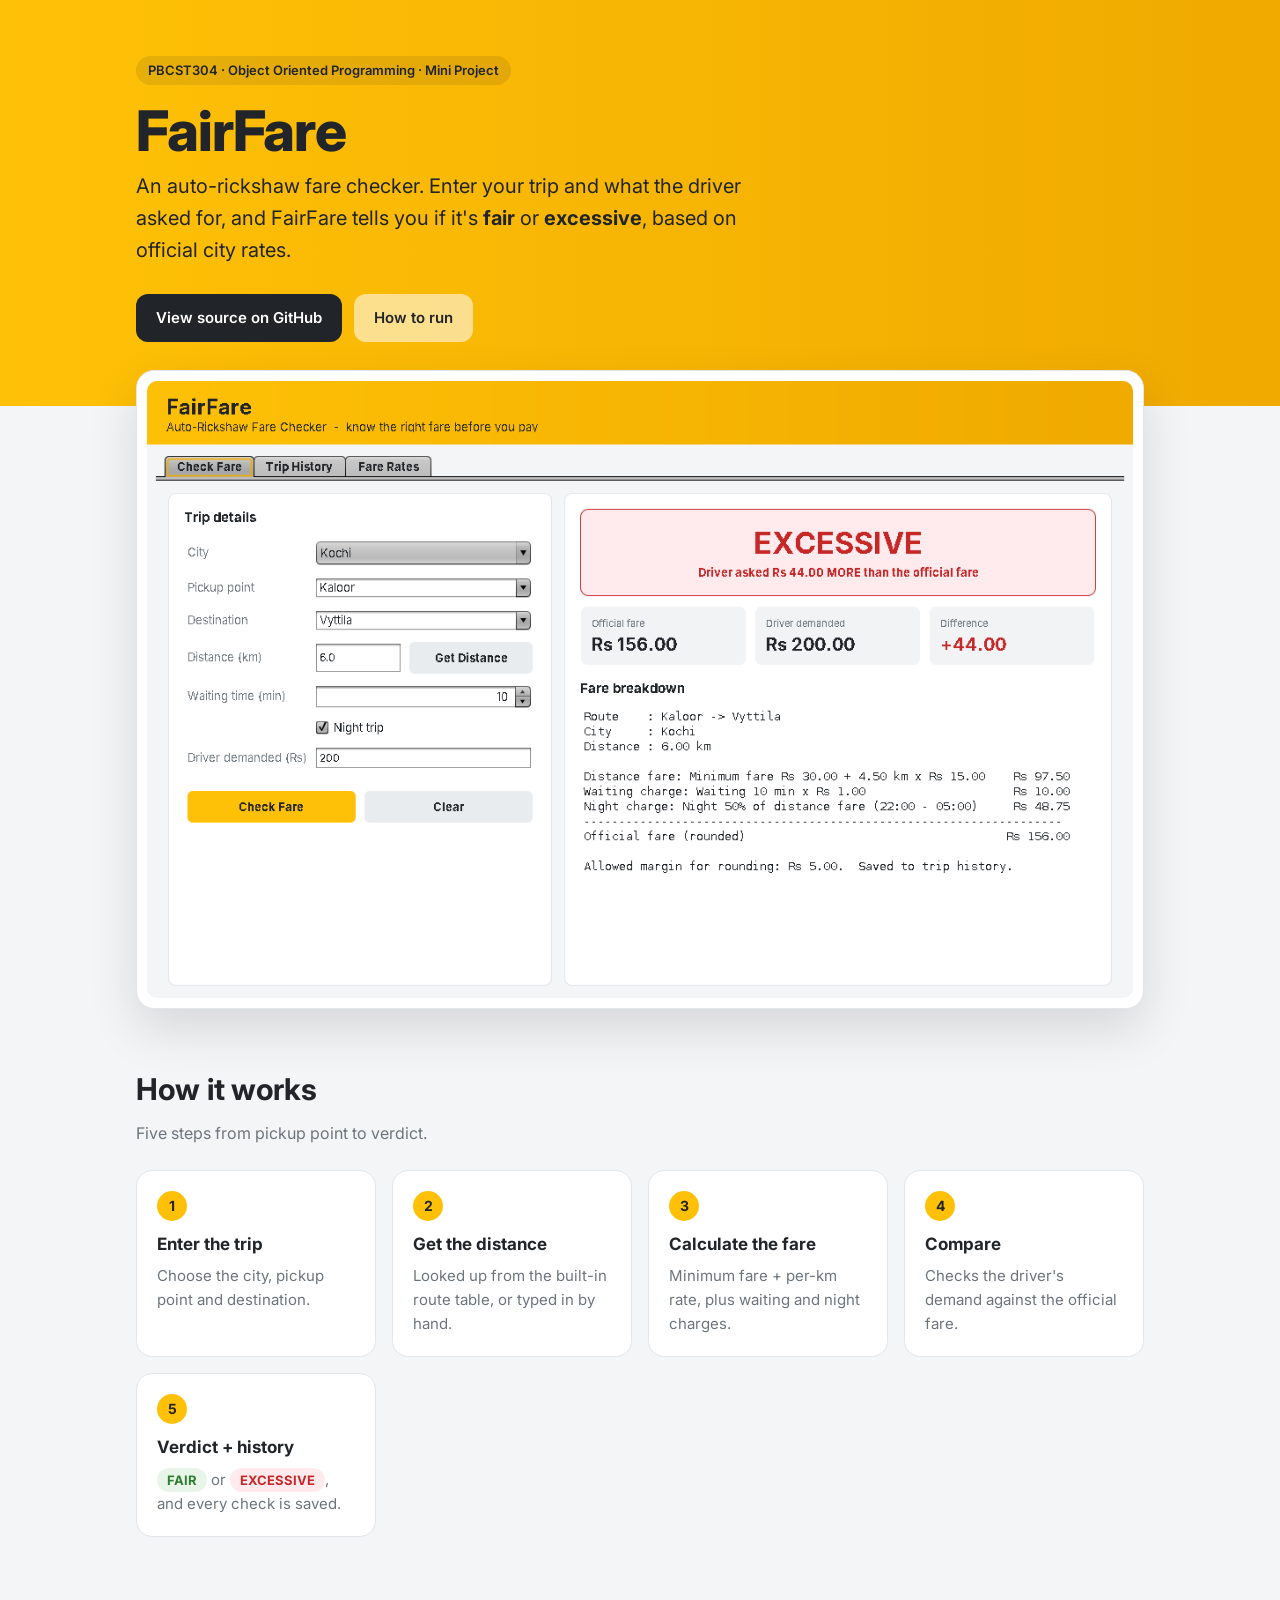
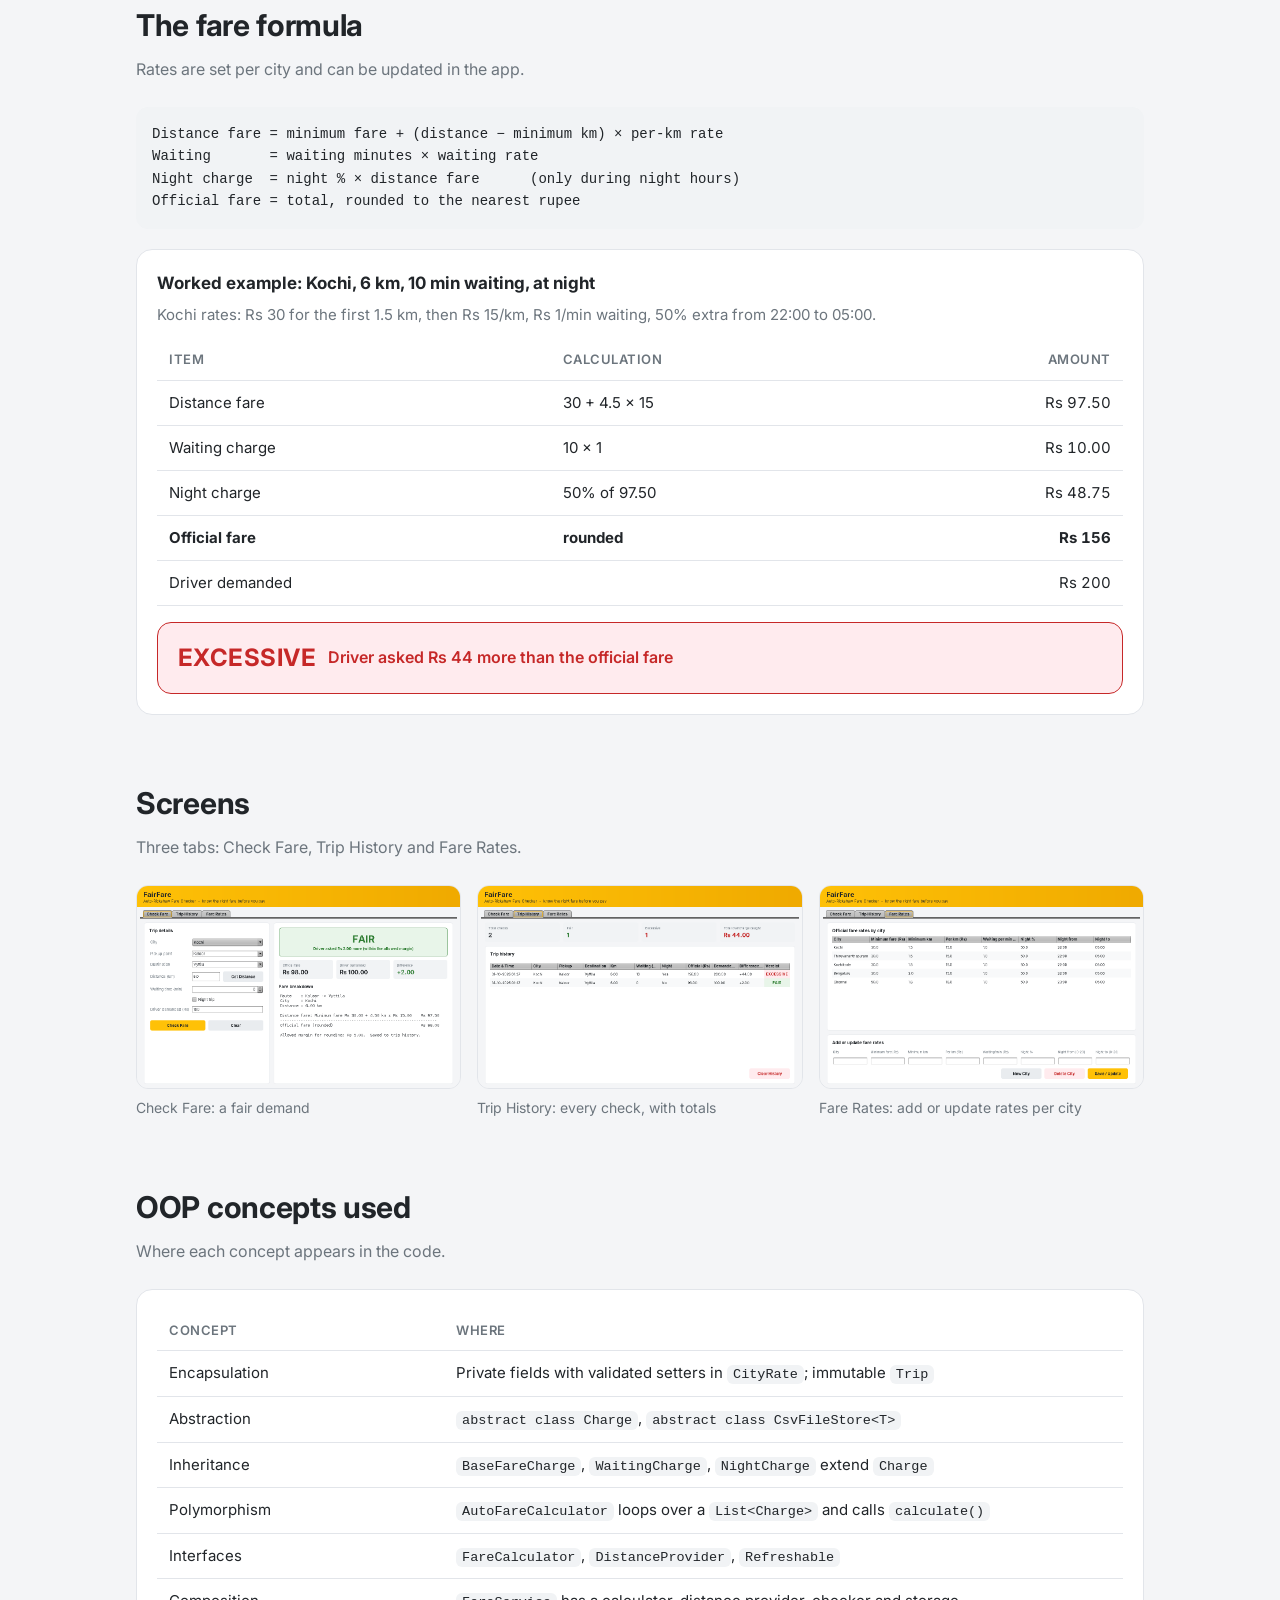
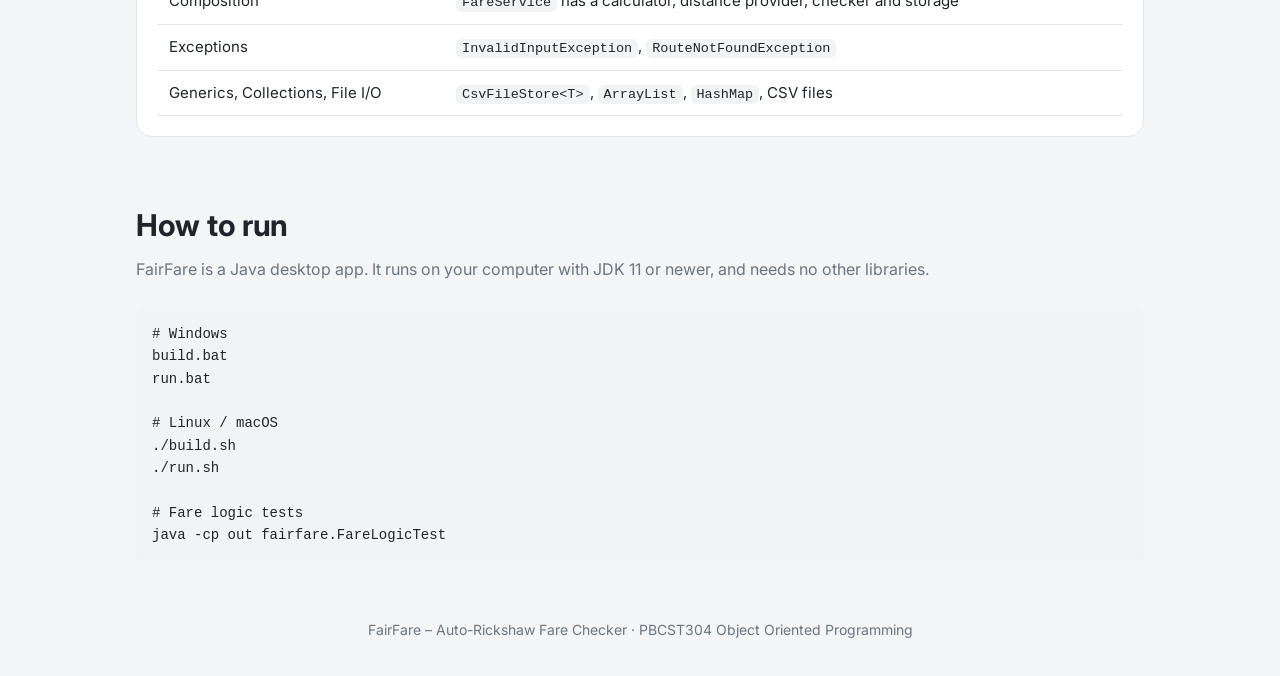
==== docs/index.html @ 83df08d2 "Add project page for the Vercel deployment Static page in docs/ describing the app, the fare formula" ====
<!doctype html>
<html lang="en">
<head>
<meta charset="utf-8">
<meta name="viewport" content="width=device-width, initial-scale=1">
<title>FairFare – Auto-Rickshaw Fare Checker</title>
<meta name="description" content="FairFare is a Java desktop app that checks whether an auto-rickshaw fare is fair or excessive using official city rates. PBCST304 OOP mini project.">
<link rel="preconnect" href="https://fonts.googleapis.com">
<link rel="preconnect" href="https://fonts.gstatic.com" crossorigin>
<link href="https://fonts.googleapis.com/css2?family=Inter:wght@400;500;600;700;800&display=swap" rel="stylesheet">
<style>
  :root {
    --bg: #f4f5f7;
    --card: #ffffff;
    --border: #e2e5ea;
    --text: #212529;
    --muted: #6c757d;
    --primary: #ffc107;
    --primary-dark: #f0aa00;
    --green: #2e7d32;
    --green-light: #e8f5e9;
    --red: #c62828;
    --red-light: #ffebee;
    --code-bg: #f1f3f5;
  }
  @media (prefers-color-scheme: dark) {
    :root:not([data-theme="light"]) {
      --bg: #121417;
      --card: #1b1e22;
      --border: #2c3036;
      --text: #e9ecef;
      --muted: #9aa3ab;
      --green-light: #16301a;
      --red-light: #3a1719;
      --code-bg: #24282d;
    }
  }
  :root[data-theme="dark"] {
    --bg: #121417; --card: #1b1e22; --border: #2c3036; --text: #e9ecef;
    --muted: #9aa3ab; --green-light: #16301a; --red-light: #3a1719; --code-bg: #24282d;
  }

  * { box-sizing: border-box; }
  html { -webkit-text-size-adjust: 100%; }
  body {
    margin: 0;
    background: var(--bg);
    color: var(--text);
    font-family: "Inter", system-ui, -apple-system, "Segoe UI", sans-serif;
    line-height: 1.6;
  }
  .wrap { max-width: 1040px; margin: 0 auto; padding: 0 16px; }

  /* Header */
  header {
    background: linear-gradient(90deg, var(--primary), var(--primary-dark));
    color: #212529;
  }
  header .wrap { padding-top: 56px; padding-bottom: 64px; }
  .badge {
    display: inline-block; font-size: 13px; font-weight: 600;
    background: rgba(33, 37, 41, .1); padding: 4px 12px; border-radius: 999px;
  }
  h1 { font-size: clamp(36px, 7vw, 56px); line-height: 1.1; margin: 16px 0 8px; font-weight: 800; letter-spacing: -0.02em; }
  .lead { font-size: clamp(17px, 2.4vw, 20px); max-width: 640px; margin: 0 0 28px; }
  .buttons { display: flex; flex-wrap: wrap; gap: 12px; }
  .btn {
    display: inline-block; text-decoration: none; font-weight: 600; font-size: 15px;
    padding: 12px 20px; border-radius: 12px; transition: transform .1s, background .15s;
  }
  .btn:active { transform: scale(.98); }
  .btn-dark { background: #212529; color: #fff; }
  .btn-dark:hover { background: #343a40; }
  .btn-light { background: rgba(255, 255, 255, .55); color: #212529; }
  .btn-light:hover { background: rgba(255, 255, 255, .8); }

  /* Screenshot */
  .shot {
    margin-top: -36px; background: var(--card); border: 1px solid var(--border);
    border-radius: 18px; padding: 10px; box-shadow: 0 20px 50px rgba(0, 0, 0, .12);
  }
  .shot img { display: block; width: 100%; height: auto; border-radius: 10px; }

  /* Sections */
  section { padding: 56px 0 8px; }
  h2 { font-size: clamp(24px, 4vw, 30px); margin: 0 0 8px; letter-spacing: -0.01em; }
  .sub { color: var(--muted); margin: 0 0 24px; }
  .grid { display: grid; gap: 16px; grid-template-columns: repeat(auto-fit, minmax(220px, 1fr)); }
  .card {
    background: var(--card); border: 1px solid var(--border); border-radius: 16px; padding: 20px;
  }
  .card h3 { margin: 0 0 6px; font-size: 17px; }
  .card p { margin: 0; color: var(--muted); font-size: 15px; }
  .num {
    display: inline-flex; align-items: center; justify-content: center;
    width: 30px; height: 30px; border-radius: 50%; background: var(--primary);
    color: #212529; font-weight: 700; font-size: 14px; margin-bottom: 10px;
  }

  /* Formula */
  .formula {
    font-family: ui-monospace, SFMono-Regular, Menlo, Consolas, monospace; font-size: 14px;
    background: var(--code-bg); border-radius: 12px; padding: 16px; overflow-x: auto; margin: 0 0 20px;
    white-space: pre;
  }
  .table-wrap { overflow-x: auto; }
  table { width: 100%; border-collapse: collapse; font-size: 15px; }
  th, td { text-align: left; padding: 10px 12px; border-bottom: 1px solid var(--border); vertical-align: top; }
  th { font-weight: 600; color: var(--muted); font-size: 13px; text-transform: uppercase; letter-spacing: .04em; }
  td.amt { text-align: right; white-space: nowrap; font-variant-numeric: tabular-nums; }
  tr.total td { font-weight: 700; }
  .verdict {
    display: flex; flex-wrap: wrap; align-items: center; gap: 12px; margin-top: 16px;
    padding: 16px 20px; border-radius: 14px; background: var(--red-light); border: 1px solid var(--red);
  }
  .verdict strong { color: var(--red); font-size: 24px; letter-spacing: .02em; }
  .verdict span { color: var(--red); font-weight: 600; }

  .pill { display: inline-block; padding: 2px 10px; border-radius: 999px; font-weight: 700; font-size: 13px; }
  .pill.fair { background: var(--green-light); color: var(--green); }
  .pill.bad { background: var(--red-light); color: var(--red); }

  /* Gallery */
  .gallery { display: grid; gap: 16px; grid-template-columns: repeat(auto-fit, minmax(300px, 1fr)); }
  figure { margin: 0; }
  figure img { width: 100%; height: auto; display: block; border-radius: 12px; border: 1px solid var(--border); }
  figcaption { font-size: 14px; color: var(--muted); margin-top: 8px; }

  code {
    font-family: ui-monospace, SFMono-Regular, Menlo, Consolas, monospace; font-size: .9em;
    background: var(--code-bg); padding: 2px 6px; border-radius: 6px;
  }
  pre.run {
    font-family: ui-monospace, SFMono-Regular, Menlo, Consolas, monospace; font-size: 14px;
    background: var(--code-bg); border-radius: 12px; padding: 16px; overflow-x: auto; margin: 0;
  }

  footer { padding: 48px 0 40px; color: var(--muted); font-size: 14px; text-align: center; }

  @media (max-width: 600px) {
    header .wrap { padding-top: 40px; padding-bottom: 56px; }
    .card { padding: 16px; }
    th, td { padding: 8px; }
  }
</style>
</head>
<body>

<header>
  <div class="wrap">
    <span class="badge">PBCST304 · Object Oriented Programming · Mini Project</span>
    <h1>FairFare</h1>
    <p class="lead">An auto-rickshaw fare checker. Enter your trip and what the driver asked for, and FairFare tells you if it's <strong>fair</strong> or <strong>excessive</strong>, based on official city rates.</p>
    <div class="buttons">
      <a class="btn btn-dark" href="https://github.com/shajaurahman1/claude-project">View source on GitHub</a>
      <a class="btn btn-light" href="#run">How to run</a>
    </div>
  </div>
</header>

<div class="wrap">
  <div class="shot">
    <img src="screenshots/excessive.png" alt="FairFare window showing an EXCESSIVE verdict: official fare Rs 156, driver demanded Rs 200, difference +44" width="1120" height="700">
  </div>

  <section>
    <h2>How it works</h2>
    <p class="sub">Five steps from pickup point to verdict.</p>
    <div class="grid">
      <div class="card"><div class="num">1</div><h3>Enter the trip</h3><p>Choose the city, pickup point and destination.</p></div>
      <div class="card"><div class="num">2</div><h3>Get the distance</h3><p>Looked up from the built-in route table, or typed in by hand.</p></div>
      <div class="card"><div class="num">3</div><h3>Calculate the fare</h3><p>Minimum fare + per-km rate, plus waiting and night charges.</p></div>
      <div class="card"><div class="num">4</div><h3>Compare</h3><p>Checks the driver's demand against the official fare.</p></div>
      <div class="card"><div class="num">5</div><h3>Verdict + history</h3><p><span class="pill fair">FAIR</span> or <span class="pill bad">EXCESSIVE</span>, and every check is saved.</p></div>
    </div>
  </section>

  <section>
    <h2>The fare formula</h2>
    <p class="sub">Rates are set per city and can be updated in the app.</p>
<div class="formula">Distance fare = minimum fare + (distance − minimum km) × per-km rate
Waiting       = waiting minutes × waiting rate
Night charge  = night % × distance fare      (only during night hours)
Official fare = total, rounded to the nearest rupee</div>

    <div class="card">
      <h3>Worked example: Kochi, 6 km, 10 min waiting, at night</h3>
      <p style="margin-bottom:12px">Kochi rates: Rs 30 for the first 1.5 km, then Rs 15/km, Rs 1/min waiting, 50% extra from 22:00 to 05:00.</p>
      <div class="table-wrap">
        <table>
          <thead><tr><th>Item</th><th>Calculation</th><th style="text-align:right">Amount</th></tr></thead>
          <tbody>
            <tr><td>Distance fare</td><td>30 + 4.5 × 15</td><td class="amt">Rs 97.50</td></tr>
            <tr><td>Waiting charge</td><td>10 × 1</td><td class="amt">Rs 10.00</td></tr>
            <tr><td>Night charge</td><td>50% of 97.50</td><td class="amt">Rs 48.75</td></tr>
            <tr class="total"><td>Official fare</td><td>rounded</td><td class="amt">Rs 156</td></tr>
            <tr><td>Driver demanded</td><td></td><td class="amt">Rs 200</td></tr>
          </tbody>
        </table>
      </div>
      <div class="verdict"><strong>EXCESSIVE</strong><span>Driver asked Rs 44 more than the official fare</span></div>
    </div>
  </section>

  <section>
    <h2>Screens</h2>
    <p class="sub">Three tabs: Check Fare, Trip History and Fare Rates.</p>
    <div class="gallery">
      <figure><img src="screenshots/fair.png" alt="Check Fare tab with a FAIR verdict" loading="lazy" width="1120" height="700"><figcaption>Check Fare: a fair demand</figcaption></figure>
      <figure><img src="screenshots/history.png" alt="Trip History tab with summary and saved checks" loading="lazy" width="1120" height="700"><figcaption>Trip History: every check, with totals</figcaption></figure>
      <figure><img src="screenshots/rates.png" alt="Fare Rates tab with city rate table and edit form" loading="lazy" width="1120" height="700"><figcaption>Fare Rates: add or update rates per city</figcaption></figure>
    </div>
  </section>

  <section>
    <h2>OOP concepts used</h2>
    <p class="sub">Where each concept appears in the code.</p>
    <div class="card table-wrap">
      <table>
        <thead><tr><th>Concept</th><th>Where</th></tr></thead>
        <tbody>
          <tr><td>Encapsulation</td><td>Private fields with validated setters in <code>CityRate</code>; immutable <code>Trip</code></td></tr>
          <tr><td>Abstraction</td><td><code>abstract class Charge</code>, <code>abstract class CsvFileStore&lt;T&gt;</code></td></tr>
          <tr><td>Inheritance</td><td><code>BaseFareCharge</code>, <code>WaitingCharge</code>, <code>NightCharge</code> extend <code>Charge</code></td></tr>
          <tr><td>Polymorphism</td><td><code>AutoFareCalculator</code> loops over a <code>List&lt;Charge&gt;</code> and calls <code>calculate()</code></td></tr>
          <tr><td>Interfaces</td><td><code>FareCalculator</code>, <code>DistanceProvider</code>, <code>Refreshable</code></td></tr>
          <tr><td>Composition</td><td><code>FareService</code> has a calculator, distance provider, checker and storage</td></tr>
          <tr><td>Exceptions</td><td><code>InvalidInputException</code>, <code>RouteNotFoundException</code></td></tr>
          <tr><td>Generics, Collections, File I/O</td><td><code>CsvFileStore&lt;T&gt;</code>, <code>ArrayList</code>, <code>HashMap</code>, CSV files</td></tr>
        </tbody>
      </table>
    </div>
  </section>

  <section id="run">
    <h2>How to run</h2>
    <p class="sub">FairFare is a Java desktop app. It runs on your computer with JDK 11 or newer, and needs no other libraries.</p>
<pre class="run"># Windows
build.bat
run.bat

# Linux / macOS
./build.sh
./run.sh

# Fare logic tests
java -cp out fairfare.FareLogicTest</pre>
  </section>
</div>

<footer>
  <div class="wrap">FairFare – Auto-Rickshaw Fare Checker · PBCST304 Object Oriented Programming</div>
</footer>

</body>
</html>
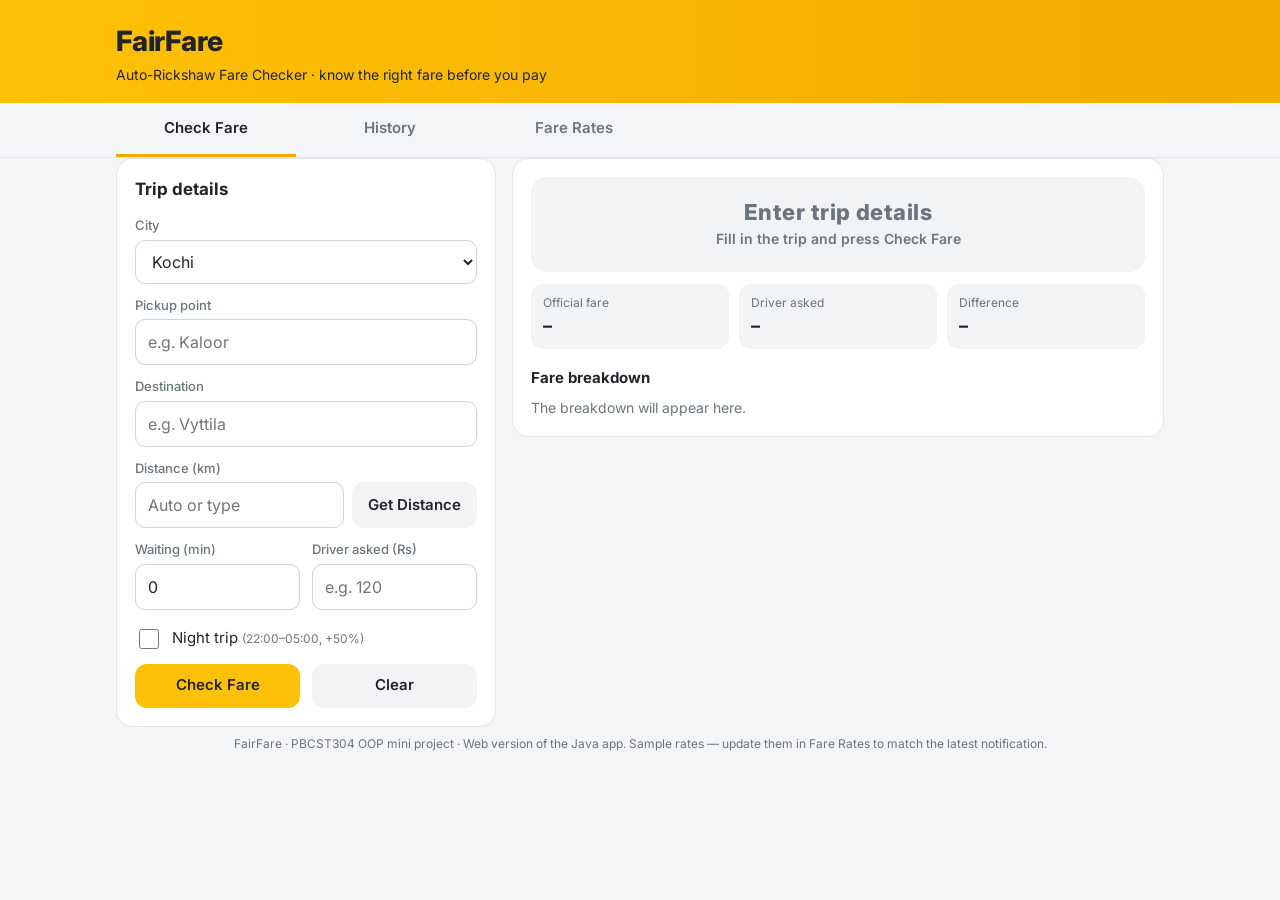
==== commit 8c0aa261: "Turn the Vercel page into a working web fare checker Replaces the info page with a working web versi" ====
--- a/docs/index.html
+++ b/docs/index.html
@@ -2,255 +2,162 @@
 <html lang="en">
 <head>
 <meta charset="utf-8">
-<meta name="viewport" content="width=device-width, initial-scale=1">
-<title>FairFare – Auto-Rickshaw Fare Checker</title>
-<meta name="description" content="FairFare is a Java desktop app that checks whether an auto-rickshaw fare is fair or excessive using official city rates. PBCST304 OOP mini project.">
+<meta name="viewport" content="width=device-width, initial-scale=1, viewport-fit=cover">
+<title>FairFare – Auto Fare Checker</title>
+<meta name="description" content="Check if an auto-rickshaw fare is fair or excessive using official city rates.">
+<meta name="theme-color" content="#ffc107">
 <link rel="preconnect" href="https://fonts.googleapis.com">
 <link rel="preconnect" href="https://fonts.gstatic.com" crossorigin>
 <link href="https://fonts.googleapis.com/css2?family=Inter:wght@400;500;600;700;800&display=swap" rel="stylesheet">
-<style>
-  :root {
-    --bg: #f4f5f7;
-    --card: #ffffff;
-    --border: #e2e5ea;
-    --text: #212529;
-    --muted: #6c757d;
-    --primary: #ffc107;
-    --primary-dark: #f0aa00;
-    --green: #2e7d32;
-    --green-light: #e8f5e9;
-    --red: #c62828;
-    --red-light: #ffebee;
-    --code-bg: #f1f3f5;
-  }
-  @media (prefers-color-scheme: dark) {
-    :root:not([data-theme="light"]) {
-      --bg: #121417;
-      --card: #1b1e22;
-      --border: #2c3036;
-      --text: #e9ecef;
-      --muted: #9aa3ab;
-      --green-light: #16301a;
-      --red-light: #3a1719;
-      --code-bg: #24282d;
-    }
-  }
-  :root[data-theme="dark"] {
-    --bg: #121417; --card: #1b1e22; --border: #2c3036; --text: #e9ecef;
-    --muted: #9aa3ab; --green-light: #16301a; --red-light: #3a1719; --code-bg: #24282d;
-  }
-
-  * { box-sizing: border-box; }
-  html { -webkit-text-size-adjust: 100%; }
-  body {
-    margin: 0;
-    background: var(--bg);
-    color: var(--text);
-    font-family: "Inter", system-ui, -apple-system, "Segoe UI", sans-serif;
-    line-height: 1.6;
-  }
-  .wrap { max-width: 1040px; margin: 0 auto; padding: 0 16px; }
-
-  /* Header */
-  header {
-    background: linear-gradient(90deg, var(--primary), var(--primary-dark));
-    color: #212529;
-  }
-  header .wrap { padding-top: 56px; padding-bottom: 64px; }
-  .badge {
-    display: inline-block; font-size: 13px; font-weight: 600;
-    background: rgba(33, 37, 41, .1); padding: 4px 12px; border-radius: 999px;
-  }
-  h1 { font-size: clamp(36px, 7vw, 56px); line-height: 1.1; margin: 16px 0 8px; font-weight: 800; letter-spacing: -0.02em; }
-  .lead { font-size: clamp(17px, 2.4vw, 20px); max-width: 640px; margin: 0 0 28px; }
-  .buttons { display: flex; flex-wrap: wrap; gap: 12px; }
-  .btn {
-    display: inline-block; text-decoration: none; font-weight: 600; font-size: 15px;
-    padding: 12px 20px; border-radius: 12px; transition: transform .1s, background .15s;
-  }
-  .btn:active { transform: scale(.98); }
-  .btn-dark { background: #212529; color: #fff; }
-  .btn-dark:hover { background: #343a40; }
-  .btn-light { background: rgba(255, 255, 255, .55); color: #212529; }
-  .btn-light:hover { background: rgba(255, 255, 255, .8); }
-
-  /* Screenshot */
-  .shot {
-    margin-top: -36px; background: var(--card); border: 1px solid var(--border);
-    border-radius: 18px; padding: 10px; box-shadow: 0 20px 50px rgba(0, 0, 0, .12);
-  }
-  .shot img { display: block; width: 100%; height: auto; border-radius: 10px; }
-
-  /* Sections */
-  section { padding: 56px 0 8px; }
-  h2 { font-size: clamp(24px, 4vw, 30px); margin: 0 0 8px; letter-spacing: -0.01em; }
-  .sub { color: var(--muted); margin: 0 0 24px; }
-  .grid { display: grid; gap: 16px; grid-template-columns: repeat(auto-fit, minmax(220px, 1fr)); }
-  .card {
-    background: var(--card); border: 1px solid var(--border); border-radius: 16px; padding: 20px;
-  }
-  .card h3 { margin: 0 0 6px; font-size: 17px; }
-  .card p { margin: 0; color: var(--muted); font-size: 15px; }
-  .num {
-    display: inline-flex; align-items: center; justify-content: center;
-    width: 30px; height: 30px; border-radius: 50%; background: var(--primary);
-    color: #212529; font-weight: 700; font-size: 14px; margin-bottom: 10px;
-  }
-
-  /* Formula */
-  .formula {
-    font-family: ui-monospace, SFMono-Regular, Menlo, Consolas, monospace; font-size: 14px;
-    background: var(--code-bg); border-radius: 12px; padding: 16px; overflow-x: auto; margin: 0 0 20px;
-    white-space: pre;
-  }
-  .table-wrap { overflow-x: auto; }
-  table { width: 100%; border-collapse: collapse; font-size: 15px; }
-  th, td { text-align: left; padding: 10px 12px; border-bottom: 1px solid var(--border); vertical-align: top; }
-  th { font-weight: 600; color: var(--muted); font-size: 13px; text-transform: uppercase; letter-spacing: .04em; }
-  td.amt { text-align: right; white-space: nowrap; font-variant-numeric: tabular-nums; }
-  tr.total td { font-weight: 700; }
-  .verdict {
-    display: flex; flex-wrap: wrap; align-items: center; gap: 12px; margin-top: 16px;
-    padding: 16px 20px; border-radius: 14px; background: var(--red-light); border: 1px solid var(--red);
-  }
-  .verdict strong { color: var(--red); font-size: 24px; letter-spacing: .02em; }
-  .verdict span { color: var(--red); font-weight: 600; }
-
-  .pill { display: inline-block; padding: 2px 10px; border-radius: 999px; font-weight: 700; font-size: 13px; }
-  .pill.fair { background: var(--green-light); color: var(--green); }
-  .pill.bad { background: var(--red-light); color: var(--red); }
-
-  /* Gallery */
-  .gallery { display: grid; gap: 16px; grid-template-columns: repeat(auto-fit, minmax(300px, 1fr)); }
-  figure { margin: 0; }
-  figure img { width: 100%; height: auto; display: block; border-radius: 12px; border: 1px solid var(--border); }
-  figcaption { font-size: 14px; color: var(--muted); margin-top: 8px; }
-
-  code {
-    font-family: ui-monospace, SFMono-Regular, Menlo, Consolas, monospace; font-size: .9em;
-    background: var(--code-bg); padding: 2px 6px; border-radius: 6px;
-  }
-  pre.run {
-    font-family: ui-monospace, SFMono-Regular, Menlo, Consolas, monospace; font-size: 14px;
-    background: var(--code-bg); border-radius: 12px; padding: 16px; overflow-x: auto; margin: 0;
-  }
-
-  footer { padding: 48px 0 40px; color: var(--muted); font-size: 14px; text-align: center; }
-
-  @media (max-width: 600px) {
-    header .wrap { padding-top: 40px; padding-bottom: 56px; }
-    .card { padding: 16px; }
-    th, td { padding: 8px; }
-  }
-</style>
+<link rel="stylesheet" href="style.css">
 </head>
 <body>
 
-<header>
+<header class="top">
   <div class="wrap">
-    <span class="badge">PBCST304 · Object Oriented Programming · Mini Project</span>
     <h1>FairFare</h1>
-    <p class="lead">An auto-rickshaw fare checker. Enter your trip and what the driver asked for, and FairFare tells you if it's <strong>fair</strong> or <strong>excessive</strong>, based on official city rates.</p>
-    <div class="buttons">
-      <a class="btn btn-dark" href="https://github.com/shajaurahman1/claude-project">View source on GitHub</a>
-      <a class="btn btn-light" href="#run">How to run</a>
-    </div>
+    <p>Auto-Rickshaw Fare Checker · know the right fare before you pay</p>
   </div>
 </header>
 
-<div class="wrap">
-  <div class="shot">
-    <img src="screenshots/excessive.png" alt="FairFare window showing an EXCESSIVE verdict: official fare Rs 156, driver demanded Rs 200, difference +44" width="1120" height="700">
+<nav class="tabs" role="tablist">
+  <div class="wrap tabs-inner">
+    <button class="tab active" role="tab" data-tab="check" aria-selected="true">Check Fare</button>
+    <button class="tab" role="tab" data-tab="history" aria-selected="false">History</button>
+    <button class="tab" role="tab" data-tab="rates" aria-selected="false">Fare Rates</button>
   </div>
+</nav>
 
-  <section>
-    <h2>How it works</h2>
-    <p class="sub">Five steps from pickup point to verdict.</p>
-    <div class="grid">
-      <div class="card"><div class="num">1</div><h3>Enter the trip</h3><p>Choose the city, pickup point and destination.</p></div>
-      <div class="card"><div class="num">2</div><h3>Get the distance</h3><p>Looked up from the built-in route table, or typed in by hand.</p></div>
-      <div class="card"><div class="num">3</div><h3>Calculate the fare</h3><p>Minimum fare + per-km rate, plus waiting and night charges.</p></div>
-      <div class="card"><div class="num">4</div><h3>Compare</h3><p>Checks the driver's demand against the official fare.</p></div>
-      <div class="card"><div class="num">5</div><h3>Verdict + history</h3><p><span class="pill fair">FAIR</span> or <span class="pill bad">EXCESSIVE</span>, and every check is saved.</p></div>
+<main class="wrap">
+
+  <!-- ================= CHECK FARE ================= -->
+  <section id="tab-check" class="panel active">
+    <div class="two-col">
+      <form id="checkForm" class="card" novalidate>
+        <h2>Trip details</h2>
+
+        <label class="field">
+          <span>City</span>
+          <select id="city"></select>
+        </label>
+
+        <label class="field">
+          <span>Pickup point</span>
+          <input id="pickup" list="places" placeholder="e.g. Kaloor" autocomplete="off">
+        </label>
+
+        <label class="field">
+          <span>Destination</span>
+          <input id="destination" list="places" placeholder="e.g. Vyttila" autocomplete="off">
+        </label>
+        <datalist id="places"></datalist>
+
+        <div class="field">
+          <span>Distance (km)</span>
+          <div class="row">
+            <input id="distance" type="number" inputmode="decimal" min="0" step="0.1" placeholder="Auto or type">
+            <button type="button" id="getDistance" class="btn btn-secondary">Get Distance</button>
+          </div>
+          <small id="distanceHint" class="hint"></small>
+        </div>
+
+        <div class="row-2">
+          <label class="field">
+            <span>Waiting (min)</span>
+            <input id="waiting" type="number" inputmode="numeric" min="0" step="1" value="0">
+          </label>
+          <label class="field">
+            <span>Driver asked (Rs)</span>
+            <input id="demanded" type="number" inputmode="decimal" min="0" step="1" placeholder="e.g. 120">
+          </label>
+        </div>
+
+        <label class="check">
+          <input id="night" type="checkbox">
+          <span>Night trip <small id="nightHint" class="hint"></small></span>
+        </label>
+
+        <p id="formError" class="error" role="alert" hidden></p>
+
+        <div class="row-2 actions">
+          <button type="submit" class="btn btn-primary">Check Fare</button>
+          <button type="button" id="clearBtn" class="btn btn-secondary">Clear</button>
+        </div>
+      </form>
+
+      <div class="card result" id="resultCard" aria-live="polite">
+        <div id="verdict" class="verdict neutral">
+          <strong id="verdictText">Enter trip details</strong>
+          <span id="verdictSub">Fill in the trip and press Check Fare</span>
+        </div>
+        <div class="stats">
+          <div class="stat"><small>Official fare</small><b id="statOfficial">–</b></div>
+          <div class="stat"><small>Driver asked</small><b id="statDemanded">–</b></div>
+          <div class="stat"><small>Difference</small><b id="statDiff">–</b></div>
+        </div>
+        <h3>Fare breakdown</h3>
+        <div id="breakdown" class="breakdown"><p class="muted">The breakdown will appear here.</p></div>
+      </div>
     </div>
   </section>
 
-  <section>
-    <h2>The fare formula</h2>
-    <p class="sub">Rates are set per city and can be updated in the app.</p>
-<div class="formula">Distance fare = minimum fare + (distance − minimum km) × per-km rate
-Waiting       = waiting minutes × waiting rate
-Night charge  = night % × distance fare      (only during night hours)
-Official fare = total, rounded to the nearest rupee</div>
-
+  <!-- ================= HISTORY ================= -->
+  <section id="tab-history" class="panel" hidden>
+    <div class="stats stats-4">
+      <div class="stat"><small>Total checks</small><b id="hTotal">0</b></div>
+      <div class="stat"><small>Fair</small><b id="hFair" class="green">0</b></div>
+      <div class="stat"><small>Excessive</small><b id="hExcessive" class="red">0</b></div>
+      <div class="stat"><small>Overcharge caught</small><b id="hOver" class="red">Rs 0</b></div>
+    </div>
     <div class="card">
-      <h3>Worked example: Kochi, 6 km, 10 min waiting, at night</h3>
-      <p style="margin-bottom:12px">Kochi rates: Rs 30 for the first 1.5 km, then Rs 15/km, Rs 1/min waiting, 50% extra from 22:00 to 05:00.</p>
-      <div class="table-wrap">
-        <table>
-          <thead><tr><th>Item</th><th>Calculation</th><th style="text-align:right">Amount</th></tr></thead>
-          <tbody>
-            <tr><td>Distance fare</td><td>30 + 4.5 × 15</td><td class="amt">Rs 97.50</td></tr>
-            <tr><td>Waiting charge</td><td>10 × 1</td><td class="amt">Rs 10.00</td></tr>
-            <tr><td>Night charge</td><td>50% of 97.50</td><td class="amt">Rs 48.75</td></tr>
-            <tr class="total"><td>Official fare</td><td>rounded</td><td class="amt">Rs 156</td></tr>
-            <tr><td>Driver demanded</td><td></td><td class="amt">Rs 200</td></tr>
-          </tbody>
-        </table>
+      <div class="card-head">
+        <h2>Trip history</h2>
+        <button id="clearHistory" class="btn btn-danger btn-sm">Clear</button>
       </div>
-      <div class="verdict"><strong>EXCESSIVE</strong><span>Driver asked Rs 44 more than the official fare</span></div>
+      <ul id="historyList" class="history"></ul>
     </div>
   </section>
 
-  <section>
-    <h2>Screens</h2>
-    <p class="sub">Three tabs: Check Fare, Trip History and Fare Rates.</p>
-    <div class="gallery">
-      <figure><img src="screenshots/fair.png" alt="Check Fare tab with a FAIR verdict" loading="lazy" width="1120" height="700"><figcaption>Check Fare: a fair demand</figcaption></figure>
-      <figure><img src="screenshots/history.png" alt="Trip History tab with summary and saved checks" loading="lazy" width="1120" height="700"><figcaption>Trip History: every check, with totals</figcaption></figure>
-      <figure><img src="screenshots/rates.png" alt="Fare Rates tab with city rate table and edit form" loading="lazy" width="1120" height="700"><figcaption>Fare Rates: add or update rates per city</figcaption></figure>
+  <!-- ================= RATES ================= -->
+  <section id="tab-rates" class="panel" hidden>
+    <div class="card">
+      <div class="card-head">
+        <h2>Official fare rates</h2>
+        <button id="resetRates" class="btn btn-secondary btn-sm">Reset defaults</button>
+      </div>
+      <ul id="rateList" class="rates"></ul>
     </div>
+
+    <form id="rateForm" class="card" novalidate>
+      <h2 id="rateFormTitle">Add a city</h2>
+      <label class="field"><span>City</span><input id="rCity" placeholder="e.g. Thrissur"></label>
+      <div class="row-2">
+        <label class="field"><span>Minimum fare (Rs)</span><input id="rMinFare" type="number" inputmode="decimal" step="0.01"></label>
+        <label class="field"><span>Minimum km</span><input id="rMinKm" type="number" inputmode="decimal" step="0.1"></label>
+        <label class="field"><span>Per km (Rs)</span><input id="rPerKm" type="number" inputmode="decimal" step="0.01"></label>
+        <label class="field"><span>Waiting / min (Rs)</span><input id="rWait" type="number" inputmode="decimal" step="0.01"></label>
+        <label class="field"><span>Night %</span><input id="rNight" type="number" inputmode="decimal" step="1"></label>
+        <label class="field"><span>Night from (0–23)</span><input id="rFrom" type="number" inputmode="numeric" step="1" min="0" max="23"></label>
+        <label class="field"><span>Night to (0–23)</span><input id="rTo" type="number" inputmode="numeric" step="1" min="0" max="23"></label>
+      </div>
+      <p id="rateError" class="error" role="alert" hidden></p>
+      <div class="row-2 actions">
+        <button type="submit" class="btn btn-primary">Save city</button>
+        <button type="button" id="rateCancel" class="btn btn-secondary">New / Clear</button>
+      </div>
+    </form>
   </section>
 
-  <section>
-    <h2>OOP concepts used</h2>
-    <p class="sub">Where each concept appears in the code.</p>
-    <div class="card table-wrap">
-      <table>
-        <thead><tr><th>Concept</th><th>Where</th></tr></thead>
-        <tbody>
-          <tr><td>Encapsulation</td><td>Private fields with validated setters in <code>CityRate</code>; immutable <code>Trip</code></td></tr>
-          <tr><td>Abstraction</td><td><code>abstract class Charge</code>, <code>abstract class CsvFileStore&lt;T&gt;</code></td></tr>
-          <tr><td>Inheritance</td><td><code>BaseFareCharge</code>, <code>WaitingCharge</code>, <code>NightCharge</code> extend <code>Charge</code></td></tr>
-          <tr><td>Polymorphism</td><td><code>AutoFareCalculator</code> loops over a <code>List&lt;Charge&gt;</code> and calls <code>calculate()</code></td></tr>
-          <tr><td>Interfaces</td><td><code>FareCalculator</code>, <code>DistanceProvider</code>, <code>Refreshable</code></td></tr>
-          <tr><td>Composition</td><td><code>FareService</code> has a calculator, distance provider, checker and storage</td></tr>
-          <tr><td>Exceptions</td><td><code>InvalidInputException</code>, <code>RouteNotFoundException</code></td></tr>
-          <tr><td>Generics, Collections, File I/O</td><td><code>CsvFileStore&lt;T&gt;</code>, <code>ArrayList</code>, <code>HashMap</code>, CSV files</td></tr>
-        </tbody>
-      </table>
-    </div>
-  </section>
+</main>
 
-  <section id="run">
-    <h2>How to run</h2>
-    <p class="sub">FairFare is a Java desktop app. It runs on your computer with JDK 11 or newer, and needs no other libraries.</p>
-<pre class="run"># Windows
-build.bat
-run.bat
-
-# Linux / macOS
-./build.sh
-./run.sh
-
-# Fare logic tests
-java -cp out fairfare.FareLogicTest</pre>
-  </section>
-</div>
-
-<footer>
-  <div class="wrap">FairFare – Auto-Rickshaw Fare Checker · PBCST304 Object Oriented Programming</div>
+<footer class="wrap foot">
+  FairFare · PBCST304 OOP mini project · Web version of the Java app.
+  Sample rates — update them in Fare Rates to match the latest notification.
 </footer>
 
+<div id="toast" class="toast" hidden></div>
+
+<script src="fare.js"></script>
+<script src="app.js"></script>
 </body>
 </html>
--- a/docs/style.css
+++ b/docs/style.css
@@ -0,0 +1,162 @@
+:root {
+  --bg: #f4f5f7;
+  --card: #ffffff;
+  --border: #e2e5ea;
+  --text: #212529;
+  --muted: #6c757d;
+  --input: #ffffff;
+  --input-border: #ced4da;
+  --soft: #f1f3f5;
+  --primary: #ffc107;
+  --primary-dark: #f0aa00;
+  --green: #2e7d32;
+  --green-light: #e8f5e9;
+  --red: #c62828;
+  --red-light: #ffebee;
+}
+@media (prefers-color-scheme: dark) {
+  :root:not([data-theme="light"]) {
+    --bg: #121417; --card: #1b1e22; --border: #2c3036; --text: #e9ecef; --muted: #9aa3ab;
+    --input: #23272c; --input-border: #3a3f46; --soft: #24282d;
+    --green: #66bb6a; --green-light: #16301a; --red: #ef5350; --red-light: #3a1719;
+  }
+}
+:root[data-theme="dark"] {
+  --bg: #121417; --card: #1b1e22; --border: #2c3036; --text: #e9ecef; --muted: #9aa3ab;
+  --input: #23272c; --input-border: #3a3f46; --soft: #24282d;
+  --green: #66bb6a; --green-light: #16301a; --red: #ef5350; --red-light: #3a1719;
+}
+
+* { box-sizing: border-box; }
+html { -webkit-text-size-adjust: 100%; }
+body {
+  margin: 0; background: var(--bg); color: var(--text);
+  font-family: "Inter", system-ui, -apple-system, "Segoe UI", sans-serif; line-height: 1.5;
+}
+.wrap { max-width: 1080px; margin: 0 auto; padding: 0 16px; }
+[hidden] { display: none !important; }
+
+/* Header + tabs */
+.top { background: linear-gradient(90deg, var(--primary), var(--primary-dark)); color: #212529; }
+.top .wrap { padding-top: 20px; padding-bottom: 18px; }
+.top h1 { margin: 0; font-size: 28px; font-weight: 800; letter-spacing: -0.02em; }
+.top p { margin: 2px 0 0; font-size: 14px; }
+
+.tabs {
+  position: sticky; top: 0; z-index: 10; background: var(--bg);
+  border-bottom: 1px solid var(--border);
+}
+.tabs-inner { display: flex; gap: 4px; }
+.tab {
+  flex: 1; max-width: 180px; padding: 14px 8px; border: 0; background: none; cursor: pointer;
+  font: inherit; font-weight: 600; font-size: 15px; color: var(--muted);
+  border-bottom: 3px solid transparent;
+}
+.tab.active { color: var(--text); border-bottom-color: var(--primary-dark); }
+
+main { padding-top: 16px; padding-bottom: 16px; }
+.panel { display: grid; gap: 16px; }
+
+/* Cards */
+.card { background: var(--card); border: 1px solid var(--border); border-radius: 16px; padding: 18px; }
+.card h2 { margin: 0 0 14px; font-size: 17px; }
+.card h3 { margin: 18px 0 8px; font-size: 15px; }
+.card-head { display: flex; align-items: center; justify-content: space-between; gap: 12px; margin-bottom: 14px; }
+.card-head h2 { margin: 0; }
+.two-col { display: grid; gap: 16px; }
+@media (min-width: 860px) { .two-col { grid-template-columns: 380px 1fr; align-items: start; } }
+
+/* Form */
+.field { display: block; margin-bottom: 12px; }
+.field > span { display: block; font-size: 13px; color: var(--muted); margin-bottom: 4px; font-weight: 500; }
+input, select {
+  width: 100%; font: inherit; font-size: 16px; color: var(--text);
+  background: var(--input); border: 1px solid var(--input-border); border-radius: 10px; padding: 10px 12px;
+  min-height: 44px;
+}
+input:focus, select:focus { outline: 2px solid var(--primary-dark); outline-offset: 1px; border-color: transparent; }
+.row { display: flex; gap: 8px; }
+.row input { flex: 1; min-width: 0; }
+.row-2 { display: grid; grid-template-columns: 1fr 1fr; gap: 0 12px; }
+.check { display: flex; align-items: center; gap: 10px; margin: 4px 0 12px; font-size: 15px; cursor: pointer; }
+.check input { width: 20px; height: 20px; min-height: 0; accent-color: var(--primary-dark); }
+.hint { color: var(--muted); font-size: 12px; }
+.error { color: var(--red); background: var(--red-light); border-radius: 10px; padding: 10px 12px; font-size: 14px; margin: 4px 0 12px; }
+.actions { margin-top: 6px; gap: 12px; }
+
+/* Buttons */
+.btn {
+  font: inherit; font-weight: 600; font-size: 15px; border: 0; border-radius: 12px;
+  padding: 10px 16px; min-height: 44px; cursor: pointer; white-space: nowrap;
+  transition: background .15s, transform .05s;
+}
+.btn:active { transform: scale(.98); }
+.btn-primary { background: var(--primary); color: #212529; }
+.btn-primary:hover { background: var(--primary-dark); }
+.btn-secondary { background: var(--soft); color: var(--text); }
+.btn-secondary:hover { filter: brightness(.95); }
+.btn-danger { background: var(--red-light); color: var(--red); }
+.btn-sm { min-height: 36px; padding: 6px 12px; font-size: 14px; }
+
+/* Result */
+.verdict {
+  display: flex; flex-direction: column; align-items: center; text-align: center; gap: 4px;
+  border-radius: 16px; padding: 22px 16px; border: 1px solid transparent;
+}
+.verdict strong { font-size: 34px; font-weight: 800; letter-spacing: .02em; line-height: 1.1; }
+.verdict span { font-weight: 600; font-size: 14px; }
+.verdict.neutral { background: var(--soft); color: var(--muted); }
+.verdict.neutral strong { font-size: 22px; }
+.verdict.fair { background: var(--green-light); color: var(--green); border-color: var(--green); }
+.verdict.excessive { background: var(--red-light); color: var(--red); border-color: var(--red); }
+
+.stats { display: grid; grid-template-columns: repeat(3, 1fr); gap: 10px; margin-top: 12px; }
+.stats-4 { grid-template-columns: repeat(2, 1fr); margin-top: 0; }
+@media (min-width: 700px) { .stats-4 { grid-template-columns: repeat(4, 1fr); } }
+.stat { background: var(--soft); border-radius: 12px; padding: 10px 12px; min-width: 0; }
+.panel > .stats .stat { background: var(--card); border: 1px solid var(--border); }
+.stat small { display: block; color: var(--muted); font-size: 12px; }
+.stat b { display: block; font-size: 18px; font-variant-numeric: tabular-nums; white-space: nowrap; }
+.green { color: var(--green); }
+.red { color: var(--red); }
+.muted { color: var(--muted); margin: 0; font-size: 14px; }
+
+.breakdown { font-size: 14px; }
+.bline { display: flex; justify-content: space-between; gap: 12px; padding: 8px 0; border-bottom: 1px solid var(--border); }
+.bline .desc small { display: block; color: var(--muted); font-size: 12px; }
+.bline .amt { white-space: nowrap; font-variant-numeric: tabular-nums; font-weight: 600; }
+.bline.total { border-bottom: 0; font-weight: 700; font-size: 15px; }
+.meta { color: var(--muted); font-size: 13px; margin: 0 0 6px; }
+
+/* History */
+.history, .rates { list-style: none; margin: 0; padding: 0; }
+.history li, .rates li { padding: 12px 0; border-bottom: 1px solid var(--border); }
+.history li:last-child, .rates li:last-child { border-bottom: 0; }
+.h-top { display: flex; justify-content: space-between; align-items: flex-start; gap: 10px; }
+.h-route { font-weight: 600; }
+.h-meta { color: var(--muted); font-size: 13px; }
+.h-nums { display: flex; flex-wrap: wrap; gap: 4px 14px; font-size: 13px; margin-top: 4px; font-variant-numeric: tabular-nums; }
+.pill { display: inline-block; padding: 3px 10px; border-radius: 999px; font-weight: 700; font-size: 12px; white-space: nowrap; }
+.pill.fair { background: var(--green-light); color: var(--green); }
+.pill.excessive { background: var(--red-light); color: var(--red); }
+
+/* Rates */
+.r-top { display: flex; justify-content: space-between; align-items: center; gap: 10px; }
+.r-name { font-weight: 600; }
+.r-detail { color: var(--muted); font-size: 13px; margin-top: 2px; }
+.r-actions { display: flex; gap: 6px; flex-shrink: 0; }
+
+.foot { color: var(--muted); font-size: 12px; text-align: center; padding-top: 8px; padding-bottom: 32px; }
+
+.toast {
+  position: fixed; left: 50%; bottom: 24px; transform: translateX(-50%);
+  background: #212529; color: #fff; padding: 10px 16px; border-radius: 12px; font-size: 14px;
+  box-shadow: 0 8px 24px rgba(0,0,0,.2); z-index: 20; max-width: calc(100% - 32px);
+}
+
+@media (max-width: 420px) {
+  .verdict strong { font-size: 28px; }
+  .stat b { font-size: 15px; }
+  .stat { padding: 10px 8px; }
+  .btn { padding: 10px 12px; }
+}
